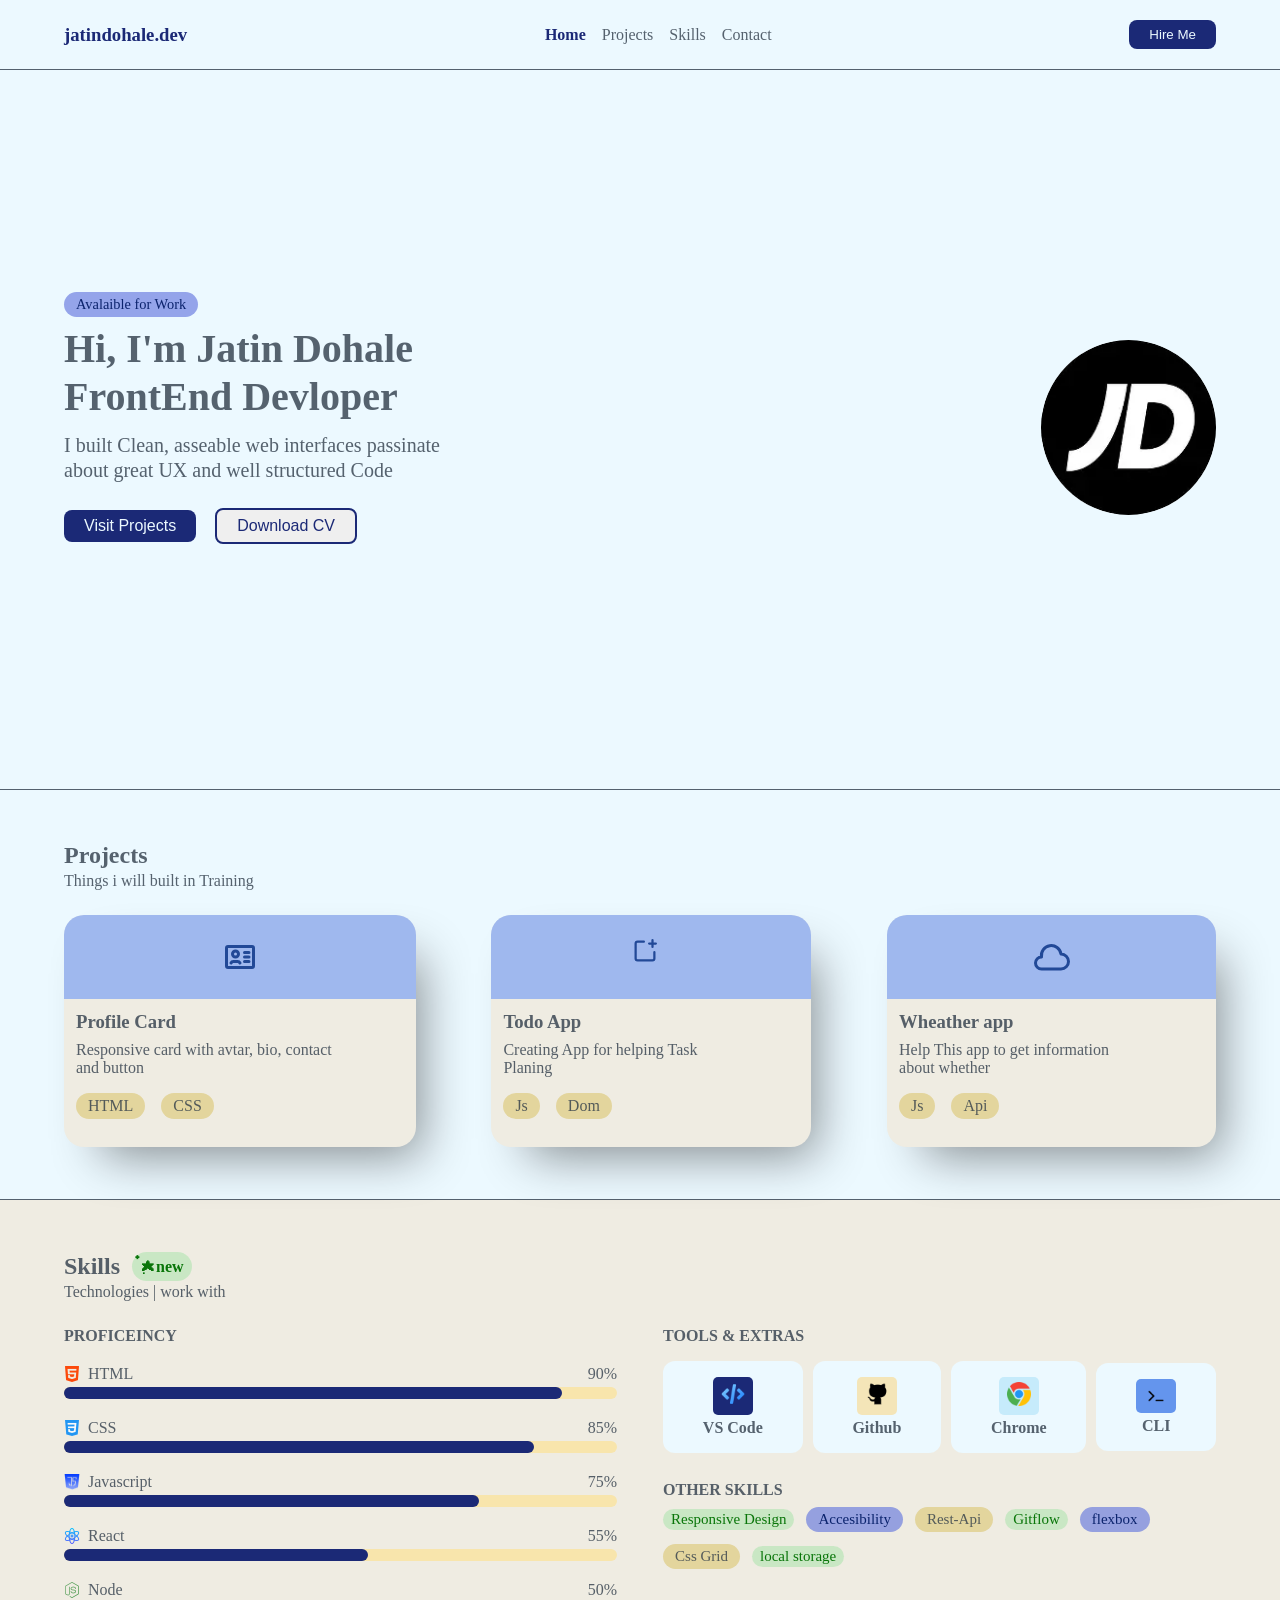
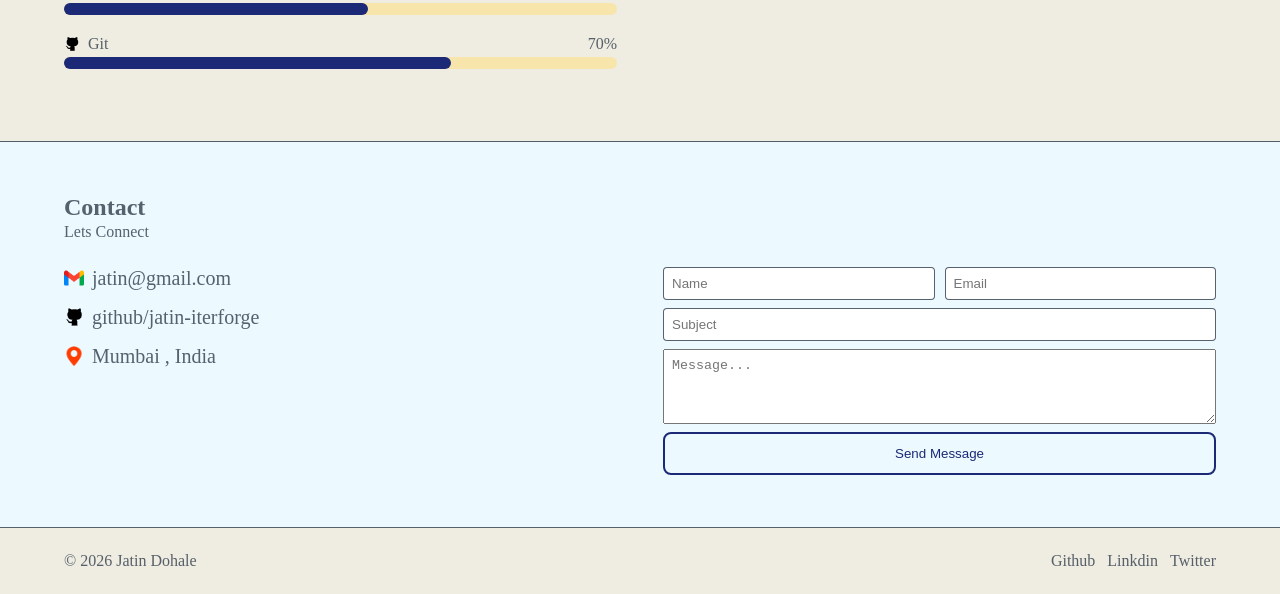
==== index.html @ 846c8ebf "project fisrt version complete" ====
<!DOCTYPE html>
<html lang="en">

<head>
    <meta charset="UTF-8">
    <meta name="viewport" content="width=device-width, initial-scale=1.0">

    <title>jatindohlae.dev</title>
    <link rel="stylesheet" href="utility.css">
    <link rel="stylesheet" href="style.css">


</head>

<body>

    <!-- Navbar -->
    <Header id="navbar" class="center initial-padding bottom-border">
        <h3 id="navbar-header" class="head-text">jatindohale.dev</h3>
        <nav id="navbar-list">
            <ul id="navlink-container" class="center">
                <li id="item-home">
                    <a class="navbar-link" class="head-text" href="/">Home</a>
                </li>
                <li id="item-project">
                    <a class="navbar-link" href="#project">Projects</a>
                </li>
                <li id="item-skill">
                    <a class="navbar-link" href="#skills">Skills</a>
                </li>
                <li id="item-contact">
                    <a class="navbar-link" href="#contact">Contact</a>
                </li>
            </ul>
        </nav>
        <button id="navbar-button" class="button center">
            Hire Me
        </button>
    </Header>


    <!-- Main -->
    <main>

        <!-- Hero Section -->
        <section id="hero" class="center initial-padding bottom-border">

            <div id="hero-text">
                <p id="hero-cap" class="blue-shower center">Avalaible for Work</p>
                <h2 id="hero-header">
                    Hi, I'm Jatin Dohale
                    <br>
                    FrontEnd Devloper
                    </h1>
                    <p id="hero-desc">
                        I built Clean, asseable web interfaces passinate about great UX and well structured Code
                    </p>
                    <div id="hero-buttons">
                        <button id="hero-project" class="button">
                            <a href="#project">
                                Visit Projects
                            </a>
                        </button>
                        <button id="hero-download" class="button">
                            <a target="_blank" download
                                href="https://tse4.mm.bing.net/th/id/OIP.UfWLt-jxmmahy1CxVTVRGwHaKf?rs=1&pid=ImgDetMain&o=7&rm=3">
                                Download CV
                            </a>
                        </button>
                    </div>

            </div>

            <div id="hero-image">
                <img src="assets/logo_image.webp" alt="logo Image">
            </div>

        </section>


        <!-- Project Showcase Section -->
        <section id="project" class="initial-padding bottom-border">
            <h2 id="project-header" class="section-heading">Projects</h2>
            <p id="project-desc" class="section-desc">Things i will built in Training</p>

            <div id="cards-container">
                <ul id="card-holder" class="center">


                    <!-- profile card -->
                    <li class="card-item">
                        <div id="profile-card" class="card">
                            <div id="profile-icon" class="blue-shower card-icon center">
                                <svg xmlns="http://www.w3.org/2000/svg" xmlns:xlink="http://www.w3.org/1999/xlink"
                                    aria-hidden="true" role="img" width="36" height="36" viewBox="0 0 24 24"
                                    style="color: #224997;">
                                    <path fill="none" stroke="currentColor" stroke-linecap="round"
                                        stroke-linejoin="round" stroke-width="2"
                                        d="M15 9h3m-3 3h3m-3 3h3m-6 1c-.306-.613-.933-1-1.618-1H7.618c-.685 0-1.312.387-1.618 1M4 5h16a1 1 0 0 1 1 1v12a1 1 0 0 1-1 1H4a1 1 0 0 1-1-1V6a1 1 0 0 1 1-1m7 5a2 2 0 1 1-4 0a2 2 0 0 1 4 0">
                                    </path>
                                </svg>
                            </div>

                            <div id="profile-card-text" class="card-text">
                                <h3 class="card-header">Profile Card </h3>
                                <p class="card-desc">Responsive card with avtar, bio, contact and button</p>
                                <ul class="tech-container center">
                                    <li class="tech-item blond-shower">
                                        <span>HTML</span>
                                    </li>
                                    <li class="tect-item blond-shower">
                                        <span>CSS</span>
                                    </li>
                                </ul>
                            </div>
                        </div>
                    </li>


                    <!-- Todo App Card -->
                    <li class="card-item">
                        <div id="profile-card" class="card">
                            <div id="profile-icon" class="blue-shower card-icon center">
                                <svg xmlns="http://www.w3.org/2000/svg" xmlns:xlink="http://www.w3.org/1999/xlink"
                                    aria-hidden="true" role="img" width="36" height="36" viewBox="0 0 24 24"
                                    style="color: #224997;">
                                    <path fill="currentColor" fill-rule="evenodd"
                                        d="M13 6a.75.75 0 0 1-.75-.75v-1.5h-1.5a.75.75 0 0 1 0-1.5h1.5V.75a.75.75 0 0 1 1.5 0v1.5h1.5a.75.75 0 0 1 0 1.5h-1.5v1.5A.75.75 0 0 1 13 6M3 13.5a.5.5 0 0 1-.5-.5V3a.5.5 0 0 1 .5-.5h4.25a.75.75 0 0 0 0-1.5H3a2 2 0 0 0-2 2v10a2 2 0 0 0 2 2h10a2 2 0 0 0 2-2V8.75a.75.75 0 0 0-1.5 0V13a.5.5 0 0 1-.5.5z"
                                        clip-rule="evenodd"></path>
                                </svg>
                            </div>

                            <div id="profile-card-text" class="card-text">
                                <h3 class="card-header">Todo App </h3>
                                <p class="card-desc">Creating App for helping Task Planing</p>
                                <ul class="tech-container center">
                                    <li class="tech-item blond-shower">
                                        <span>Js</span>
                                    </li>
                                    <li class="tect-item blond-shower">
                                        <span>Dom</span>
                                    </li>
                                </ul>
                            </div>
                        </div>
                    </li>
                    <!-- Wheather App card -->
                    <li class="card-item">
                        <div id="profile-card" class="card">
                            <div id="profile-icon" class="blue-shower card-icon center">
                                <svg xmlns="http://www.w3.org/2000/svg" xmlns:xlink="http://www.w3.org/1999/xlink"
                                    aria-hidden="true" role="img" width="36" height="36" viewBox="0 0 24 24"
                                    style="color: #224997;">
                                    <path fill="none" stroke="currentColor" stroke-linecap="round"
                                        stroke-linejoin="round" stroke-width="2"
                                        d="M18 20a1 1 0 1 0 0-10a1 1 0 1 0-13 2a1 1 0 0 0 0 8z"></path>
                                </svg>
                            </div>

                            <div id="profile-card-text" class="card-text">
                                <h3 class="card-header">Wheather app </h3>
                                <p class="card-desc">Help This app to get information about whether </p>
                                <ul class="tech-container center">
                                    <li class="tech-item blond-shower">
                                        <span>Js</span>
                                    </li>
                                    <li class="tect-item blond-shower">
                                        <span>Api</span>
                                    </li>
                                </ul>
                            </div>
                        </div>
                    </li>



                </ul>
            </div>

        </section>

        <!-- Skills Section -->
        <section id="skills" class="initial-padding bottom-border">
            <h2 id="skills-heading" class="section-heading center">
                Skills
                <span class="green-shower"> ๋࣭⭑new</span>
            </h2>
            <p id="skills-desc" class="section-desc">
                Technologies | work with
            </p>

            <div id="skill-section-container" class="center">

                <!-- skill proficiency -->
                <div id="skill-prof">
                    <h3 id="prof-head" class="section-desc">Proficeincy</h3>
                    <ul class="skills-container">

                        <!--Html progress bar  -->
                        <li class="skill-item">
                            <div class="skill-per center">
                                <div class="skill-per-box center">
                                    <img src="assets/icons/html-5.png" alt="" class="">
                                    <span>HTML</span>
                                </div>
                                <span>90%</span>
                            </div>
                            <div class="progress-bar">
                                <div id="progress-bar-html" class="progress-bar-filler"></div>
                            </div>
                        </li>

                        <!--CSS progress bar  -->
                        <li class="skill-item">
                            <div class="skill-per center">
                                <div class="skill-per-box center">
                                    <img src="assets/icons/css-3.png" alt="" class="">
                                    <span>CSS</span>
                                </div>
                                <span>85%</span>
                            </div>
                            <div class="progress-bar">
                                <div id="progress-bar-css" class="progress-bar-filler"></div>
                            </div>
                        </li>

                        <!--Javascript progress bar  -->
                        <li class="skill-item">
                            <div class="skill-per center">
                                <div class="skill-per-box center">
                                    <img src="assets/icons/java-script.png" alt="" class="">
                                    <span>Javascript</span>
                                </div>
                                <span>75%</span>
                            </div>
                            <div class="progress-bar">
                                <div id="progress-bar-js" class="progress-bar-filler"></div>
                            </div>
                        </li>

                        <!--React progress bar  -->
                        <li class="skill-item">
                            <div class="skill-per center">
                                <div class="skill-per-box center">
                                    <img src="assets/icons/atom.png" alt="" class="">
                                    <span>React</span>
                                </div>
                                <span>55%</span>
                            </div>
                            <div class="progress-bar">
                                <div id="progress-bar-react" class="progress-bar-filler"></div>
                            </div>
                        </li>
                        <!--node.js progress bar  -->
                        <li class="skill-item">
                            <div class="skill-per center">
                                <div class="skill-per-box center">
                                    <img src="assets/icons/programing.png" alt="" class="">
                                    <span>Node</span>
                                </div>
                                <span>50%</span>
                            </div>
                            <div class="progress-bar">
                                <div id="progress-bar-node" class="progress-bar-filler"></div>
                            </div>
                        </li>
                        <!--git progress bar  -->
                        <li class="skill-item">
                            <div class="skill-per center">
                                <div class="skill-per-box center">
                                    <img src="assets/icons/github.png" alt="" class="">
                                    <span>Git</span>
                                </div>
                                <span>70%</span>
                            </div>
                            <div class="progress-bar">
                                <div id="progress-bar-git" class="progress-bar-filler"></div>
                            </div>
                        </li>


                    </ul>


                </div>


                <!-- tools and extras -->
                <div id="skill-tool">
                    <h3 id="tool-head" class="section-desc">Tools & Extras</h3>
                    <div id="tool-container">
                        <ul id="tools-box" class="center">

                            <li id="tool-vscode" class="tool-item  center">
                                <div class="tool-image-box ">
                                    <img src="assets/tools/code.png" alt="">
                                </div>
                                <h4 class="tool-heading">VS Code</h4>

                            </li>
                            <li id="tool-github" class="tool-item  center">
                                <div class="tool-image-box">
                                    <img src="assets/icons/github.png" alt="">
                                </div>
                                <h4 class="tool-heading">Github</h4>

                            </li>
                            <li id="tool-chrome" class="tool-item  center">
                                <div class="tool-image-box">
                                    <img src="assets/tools/chrome.png" alt="">
                                </div>
                                <h4 class="tool-heading">Chrome</h4>

                            </li>
                            <li id="tool-cli" class="tool-item  center">
                                <div class="tool-image-box center">
                                    <img src="assets/tools/terminal.png" alt="">
                                </div>
                                <h4 class="tool-heading">CLI</h4>

                            </li>
                        </ul>

                    </div>
                    <h3 id="tool-head" class="section-desc">Other Skills</h3>
                    <div id="other-skills-container">
                        <ul class="center">
                            <li class="green-shower">Responsive Design</li>
                            <li class="blue-shower">Accesibility</li>
                            <li class="blond-shower"> Rest-Api</li>
                            <li class="green-shower"> Gitflow</li>
                            <li class="blue-shower"> flexbox</li>
                            <li class="blond-shower"> Css Grid</li>
                            <li class="green-shower"> local storage</li>
                        </ul>
                    </div>

                </div>
            </div>


        </section>

        <!--constant section  -->
        <section id="contact" class="initial-padding bottom-border">
            <h2 id="skills-heading" class="section-heading center">
                Contact
            </h2>
            <p id="skills-desc" class="section-desc">
                Lets Connect
            </p>
            <div id="contact-container" class="center space-between">

                <!-- contact ids -->
                <div id="contact-ids">
                    <ul id="contact-id-box">
                        <li class="contact-item">
                            <a href="https://gmail.com/">
                                <div class="id-image-box">
                                    <img src="assets/contact-icons/gmail.png" alt="">
                                </div>
                                <span class="id-name">jatin@gmail.com</span>
                            </a>
                        </li>
                        <li class="contact-item">
                            <a href="https://github.com/">
                                <div class="id-image-box">
                                    <img src="assets/icons/github.png" alt="">
                                </div>
                                <span class="id-name">github/jatin-iterforge</span>
                            </a>
                        </li>
                        <li class="contact-item">
                            <a
                                href="https://www.google.com/maps/place/Mumbai,+Maharashtra/@19.0812144,72.5486714,10z/data=!3m1!4b1!4m6!3m5!1s0x3be7c6306644edc1:0x5da4ed8f8d648c69!8m2!3d18.9582347!4d72.8319514!16zL20vMDR2bXA?entry=ttu&g_ep=EgoyMDI2MDYyNC4wIKXMDSoASAFQAw%3D%3D">
                                <div class="id-image-box center">
                                    <img src="assets/contact-icons/icons8-location-48.png" alt="">
                                </div>
                                <span class="id-name">Mumbai , India</span>
                            </a>
                        </li>
                    </ul>

                </div>


                <!-- contact form -->
                <div id="contact-form">
                    <form action="" class="">
                        <div id="name-email-box">
                            <input id="name" type="text" placeholder="Name">
                            <input id="email" type="text" placeholder="Email">
                        </div>
                        <input id="subject" type="text" placeholder="Subject">
                        <textarea  id="message" placeholder="Message..." ></textarea>
                        <button id="send-button" class="button">Send Message</button>
                    </form>

                </div>
            </div>
        </section>

    </main>

    <footer  class="center space-between initial-padding">
        <p>© 2026 Jatin Dohale</p>
        <ul class="center ">
            <li><a href="https://github.com/">Github</a></li>
            <li><a href="https://www.linkedin.com/">Linkdin</a></li>
            <li><a href="https://twitter.com/">Twitter</a></li>

        </ul>


    </footer>



</body>

</html>
---- utility.css ----
* {
    margin: 0;
    padding: 0;
    box-sizing: border-box;
}

a {
    text-decoration: none;
}

ul {
    list-style: none;
}

.initial-padding {
    padding-inline: 5vw;
}

.center {
    display: flex;
    align-items: center;
    justify-content: center;
}

.space-between{
    justify-content: space-between;
}

.headtext {
    font-weight: 700;
}

.button {
    padding-inline: 1.25rem;
    padding-block: 0.45rem;
    border-radius: 0.5rem;
    border: none;
    /* font-weight: 700; */
    transition: 0.25s;
}

.button:hover {
    transform: scale(1.1);
}


/* skills shower */
.blue-shower {
    color: #0b236d;
    background-color: #6275dfa2;
    border-radius: 1.5rem;
    padding: 4px 12px;
}

.blond-shower {
    background-color: #e3d59d;
    padding: 4px 12px;
    border-radius: 36px;
}

.green-shower {
    color: #097509;
    background-color: #b1e4b19a;
    padding: 2px 8px;
    border-radius: 1.5rem;
}
---- style.css ----
:root {
  --pr-color: #ecf9ff;
  --sc-color: #1b2976;
  --tr-color: #efece2;
  --text-color: #2c3947c9;
  --font-size: 20px;
}

body {
  background-color: var(--pr-color);
  color: var(--text-color);
}

.bottom-border {
  border-bottom: 0.5px solid var(--text-color);
}

/* Navabar Component Styles */

#navbar {
  padding-block: 1.25rem;
  justify-content: space-between;
  position: sticky;
  top: 0;
  background-color: var(--pr-color);
}

#navbar-header {
  color: var(--sc-color);
}

#navlink-container {
  justify-content: space-between;
  gap: 1rem;
  list-style: none;
  color: var(--sc-color);
}

#item-home>a {
  color: var(--sc-color);
  font-weight: 600;
}

.navbar-link {
  color: var(--text-color);
}

#navbar-button,
#hero-project {
  background-color: var(--sc-color);
  color: var(--pr-color);
}

/* Hero Section Styling */
#hero {
  height: 80vh;
  justify-content: space-between;
}

#hero-cap {
  width: fit-content;
  padding: 0.25rem 0.75rem;
  margin-bottom: 0.5rem;
  font-size: calc(var(--font-size) - 0.35rem);
}

#hero-text {
  width: 30vw;
}

#hero-header {
  line-height: 3rem;
  font-size: 2.5rem;
}

#hero-desc {
  line-height: 1.6rem;
  font-size: var(--font-size);
  margin-block: 0.75rem;
}

#hero-buttons {
  margin-block: 1.5rem;
}

#hero-project {
  margin-right: 15px;
}

#hero-project>a {
  color: var(--pr-color);
  background-color: var(--sc-color);
  font-size: calc(var(--font-size) - 0.25rem);
}

#hero-download {
  border: 2px solid var(--sc-color);
}

#hero-download>a {
  color: var(--sc-color);
  font-size: calc(var(--font-size) - 0.25rem);
}

#hero-image img {
  border-radius: 300px;
  width: 175px;
  height: 175px;
}

/* Project-showcase Section styling */
#project {
  padding-block: 3.25rem;
}


#card-holder {
  justify-content: space-between;
}

#card-holder {
  padding: 0;
  flex-wrap: wrap;
}

.class-item {}

.card {
  background-color: var(--tr-color);
  min-width: 25vw;
  border-radius: 1.25rem;
  overflow: hidden;
  box-shadow: 21px 25px 49px -17px rgba(0, 0, 0, 0.45);
  -webkit-box-shadow: 21px 25px 49px -17px rgba(0, 0, 0, 0.45);
  -moz-box-shadow: 21px 25px 49px -17px rgba(0, 0, 0, 0.45);
}


.card-icon {
  border-radius: 0;
  padding-block: 1.5rem;
  background-color: #79a0f5aa;
}

.card-desc {
  margin-block: 0.45rem;
}

.card-text {
  width: 80%;
  padding: 12px;
}

.tech-container {
  justify-content: start;
  margin-block: 1rem;
  gap: 1rem;
}



/* skill section styling */
#skills {
  padding-block: 3.25rem;
  background-color: var(--tr-color);
}

#skills-heading {
  justify-content: start;
  gap: 12px;
}

#skills-heading>span {
  font-size: calc(var(--font-size) - 0.25rem);
}

#skill-section-container {
  justify-content: space-between;
  gap: 12px;
}

#skill-prof,
#skill-tool {
  width: 48%;
}

#prof-head,
#tool-head {
  text-transform: uppercase;
  margin: 0;
}

.skill-item {
  margin: 1.25rem 0;
}

.skill-per {
  justify-content: space-between;
  margin: 0.25rem 0;
}

.skill-per-box>img {
  height: 16px;
  width: 16px;
  margin-right: 8px;
}

.section-desc {
  font-size: calc(var(--font-size) - 0.25rem);
  margin: 0.15rem 0 1.6rem 0;
}

.progress-bar {
  width: 100%;
  height: 12px;
  background-color: #f8e5ac;
  border-radius: 12px;
}

.progress-bar-filler {
  height: 12px;
  background-color: var(--sc-color);
  border-radius: 12px;
}

#progress-bar-html {
  width: 90%;
}

#progress-bar-css {
  width: 85%;
}

#progress-bar-js {
  width: 75%;
}

#progress-bar-react {
  width: 55%;
}

#progress-bar-node {
  width: 55%;
}

#progress-bar-git {
  width: 70%;
}


#skill-tool {
  align-self: flex-start;
}

#tool-container {
  margin: 1rem 0 1.75rem 0;
}

#tools-box {
  gap: 10px;
}


.tool-item {
  flex-direction: column;
  flex-grow: 1;
  background-color: var(--pr-color);
  padding: 1rem 1rem;
  border-radius: 12px;
}

.tool-image-box {

  padding: 5px 8px;
  border-radius: 5px;
  margin-bottom: 4px;

}

#tool-vscode>.tool-image-box {
  background-color: #1b2976;
  ;
}

#tool-github>.tool-image-box {
  background-color: #f4e5b8;
}

#tool-chrome>.tool-image-box {
  background-color: #c6ebfb;
  ;
}

#tool-cli>.tool-image-box {
  background-color: cornflowerblue;
}

.tool-image-box>img {
  width: 24px;
  height: 24px;
}


#other-skills-container>ul {
  margin-top: 0.5rem;
  justify-content: start;
  gap: 12px;
  flex-wrap: wrap;
}

#other-skills-container>ul>li {
  font-size: calc(var(--font-size) - 5px);
}


/* contact section Styilng */

#contact {
  padding-block: 3.25rem;
}

#contact-ids {
  align-self: self-start;
  width: 48%;
}

.contact-item>a,
.contact-item>a:hover,
.contact-item>a:active {
  color: var(--text-color);
}

.contact-item>a {
  display: flex;
  align-items: center;
  gap: 8px;
  font-size: var(--font-size);
  margin-bottom: 1rem;
}

.id-image-box {
  height: 20px;
  width: 20px;
}

.id-image-box>img {
  width: 20px;
  height: 20px;
}

#contact-form {
  width: 48%;
}

#contact-form>form {
  display: flex;
  align-items: center;
  flex-direction: column;
  gap: 8px;
}

#name-email-box {
  display: flex;
  gap: 10px;
  width: 100%;
}

#name-email-box>input {
  flex-grow: 1;
}

#subject {
  width: 100%;
}

textarea {
  width: 100%;
  height: 75px;
  padding: 8px;
  outline: none;
}

input {
  padding: 0.5rem 0.5rem;
  border-radius: 0.25rem;
  outline: none;
  border: 1px solid var(--text-color);
}

#send-button {
  background-color: var(--pr-color);
  color: var(--sc-color);
  border: 2px solid var(--sc-color);
  width: 100%;
  padding-block: 0.75rem;
}

#send-button:hover {
  background-color: var(--sc-color);
  color: var(--pr-color);
  transform: scale(1);
}

/* footer */
footer{
  background-color: var(--tr-color);
  padding-block:1.5rem ;
}

footer > ul {
  gap: 12px;
}

footer a , footer a:visited , footer a :active{
color: var(--text-color);
}
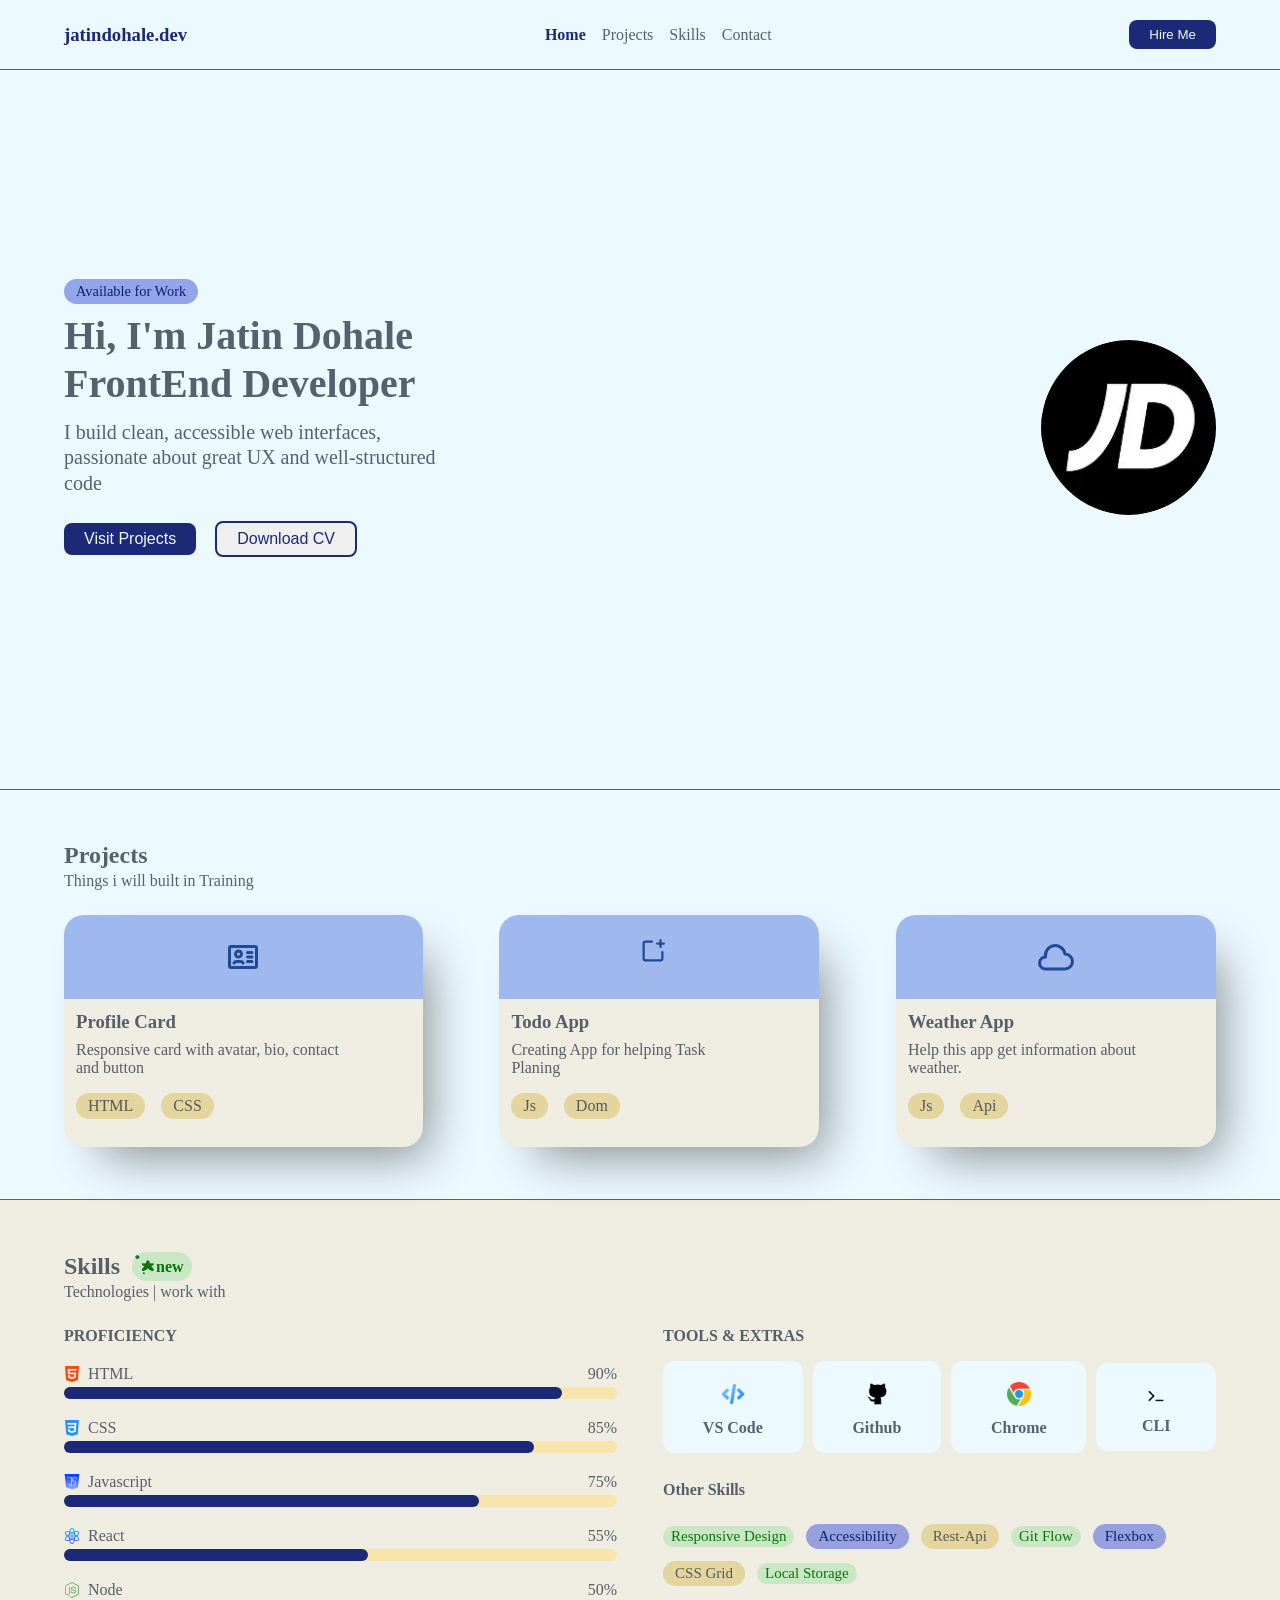
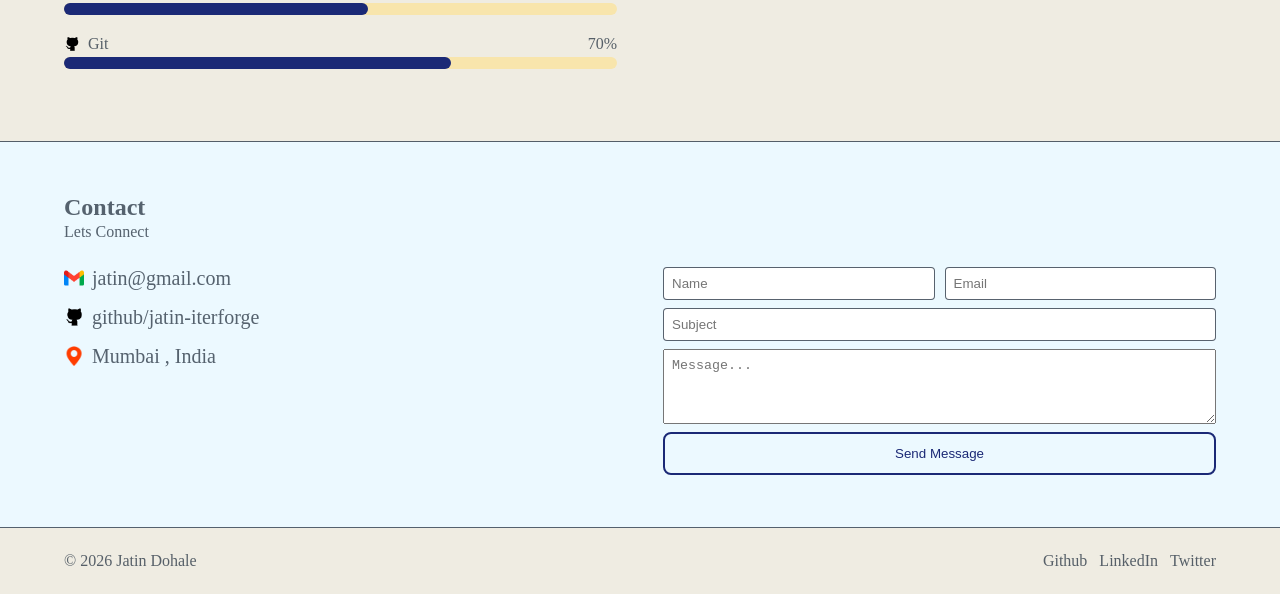
==== commit 1686c84b: "Issues Resolved ( spellings , multiple id)" ====
--- a/index.html
+++ b/index.html
@@ -5,22 +5,22 @@
     <meta charset="UTF-8">
     <meta name="viewport" content="width=device-width, initial-scale=1.0">
 
-    <title>jatindohlae.dev</title>
+    <title>jatindohale.dev</title>
     <link rel="stylesheet" href="utility.css">
     <link rel="stylesheet" href="style.css">
-
+    <link rel="stylesheet" href="responsive.css">
 
 </head>
 
 <body>
 
     <!-- Navbar -->
-    <Header id="navbar" class="center initial-padding bottom-border">
+    <header id="navbar" class="center initial-padding bottom-border">
         <h3 id="navbar-header" class="head-text">jatindohale.dev</h3>
         <nav id="navbar-list">
             <ul id="navlink-container" class="center">
                 <li id="item-home">
-                    <a class="navbar-link" class="head-text" href="/">Home</a>
+                    <a class="navbar-link head-text" href="#hero">Home</a>
                 </li>
                 <li id="item-project">
                     <a class="navbar-link" href="#project">Projects</a>
@@ -36,7 +36,7 @@
         <button id="navbar-button" class="button center">
             Hire Me
         </button>
-    </Header>
+    </header>
 
 
     <!-- Main -->
@@ -46,28 +46,28 @@
         <section id="hero" class="center initial-padding bottom-border">
 
             <div id="hero-text">
-                <p id="hero-cap" class="blue-shower center">Avalaible for Work</p>
+                <p id="hero-cap" class="blue-shower center">Available for Work</p>
                 <h2 id="hero-header">
                     Hi, I'm Jatin Dohale
                     <br>
-                    FrontEnd Devloper
-                    </h1>
-                    <p id="hero-desc">
-                        I built Clean, asseable web interfaces passinate about great UX and well structured Code
-                    </p>
-                    <div id="hero-buttons">
-                        <button id="hero-project" class="button">
-                            <a href="#project">
-                                Visit Projects
-                            </a>
-                        </button>
-                        <button id="hero-download" class="button">
-                            <a target="_blank" download
-                                href="https://tse4.mm.bing.net/th/id/OIP.UfWLt-jxmmahy1CxVTVRGwHaKf?rs=1&pid=ImgDetMain&o=7&rm=3">
-                                Download CV
-                            </a>
-                        </button>
-                    </div>
+                    FrontEnd Developer
+                </h2>
+                <p id="hero-desc">
+                    I build clean, accessible web interfaces, passionate about great UX and well-structured code
+                </p>
+                <div id="hero-buttons">
+                    <button id="hero-project" class="button">
+                        <a href="#project">
+                            Visit Projects
+                        </a>
+                    </button>
+                    <button id="hero-download" class="button">
+                        <a target="_blank" download
+                            href="https://tse4.mm.bing.net/th/id/OIP.UfWLt-jxmmahy1CxVTVRGwHaKf?rs=1&pid=ImgDetMain&o=7&rm=3">
+                            Download CV
+                        </a>
+                    </button>
+                </div>
 
             </div>
 
@@ -77,9 +77,8 @@
 
         </section>
 
-
         <!-- Project Showcase Section -->
-        <section id="project" class="initial-padding bottom-border">
+        <section id="project" class="initial-padding bottom-border scroll-section">
             <h2 id="project-header" class="section-heading">Projects</h2>
             <p id="project-desc" class="section-desc">Things i will built in Training</p>
 
@@ -89,8 +88,8 @@
 
                     <!-- profile card -->
                     <li class="card-item">
-                        <div id="profile-card" class="card">
-                            <div id="profile-icon" class="blue-shower card-icon center">
+                        <div  class="card">
+                            <div class="blue-shower card-icon center">
                                 <svg xmlns="http://www.w3.org/2000/svg" xmlns:xlink="http://www.w3.org/1999/xlink"
                                     aria-hidden="true" role="img" width="36" height="36" viewBox="0 0 24 24"
                                     style="color: #224997;">
@@ -101,14 +100,14 @@
                                 </svg>
                             </div>
 
-                            <div id="profile-card-text" class="card-text">
+                            <div class="card-text">
                                 <h3 class="card-header">Profile Card </h3>
-                                <p class="card-desc">Responsive card with avtar, bio, contact and button</p>
+                                <p class="card-desc">Responsive card with avatar, bio, contact and button</p>
                                 <ul class="tech-container center">
                                     <li class="tech-item blond-shower">
                                         <span>HTML</span>
                                     </li>
-                                    <li class="tect-item blond-shower">
+                                    <li class="tech-item blond-shower">
                                         <span>CSS</span>
                                     </li>
                                 </ul>
@@ -119,8 +118,8 @@
 
                     <!-- Todo App Card -->
                     <li class="card-item">
-                        <div id="profile-card" class="card">
-                            <div id="profile-icon" class="blue-shower card-icon center">
+                        <div class="card">
+                            <div class="blue-shower card-icon center">
                                 <svg xmlns="http://www.w3.org/2000/svg" xmlns:xlink="http://www.w3.org/1999/xlink"
                                     aria-hidden="true" role="img" width="36" height="36" viewBox="0 0 24 24"
                                     style="color: #224997;">
@@ -130,7 +129,7 @@
                                 </svg>
                             </div>
 
-                            <div id="profile-card-text" class="card-text">
+                            <div class="card-text">
                                 <h3 class="card-header">Todo App </h3>
                                 <p class="card-desc">Creating App for helping Task Planing</p>
                                 <ul class="tech-container center">
@@ -144,10 +143,10 @@
                             </div>
                         </div>
                     </li>
-                    <!-- Wheather App card -->
+                    <!-- Weather App card -->
                     <li class="card-item">
-                        <div id="profile-card" class="card">
-                            <div id="profile-icon" class="blue-shower card-icon center">
+                        <div class="card">
+                            <div class="blue-shower card-icon center">
                                 <svg xmlns="http://www.w3.org/2000/svg" xmlns:xlink="http://www.w3.org/1999/xlink"
                                     aria-hidden="true" role="img" width="36" height="36" viewBox="0 0 24 24"
                                     style="color: #224997;">
@@ -157,14 +156,14 @@
                                 </svg>
                             </div>
 
-                            <div id="profile-card-text" class="card-text">
-                                <h3 class="card-header">Wheather app </h3>
-                                <p class="card-desc">Help This app to get information about whether </p>
+                            <div class="card-text">
+                                <h3 class="card-header">Weather App</h3>
+                                <p class="card-desc">Help this app get information about weather.</p>
                                 <ul class="tech-container center">
                                     <li class="tech-item blond-shower">
                                         <span>Js</span>
                                     </li>
-                                    <li class="tect-item blond-shower">
+                                    <li class="tech-item blond-shower">
                                         <span>Api</span>
                                     </li>
                                 </ul>
@@ -180,7 +179,7 @@
         </section>
 
         <!-- Skills Section -->
-        <section id="skills" class="initial-padding bottom-border">
+        <section id="skills" class="initial-padding bottom-border scroll-section">
             <h2 id="skills-heading" class="section-heading center">
                 Skills
                 <span class="green-shower"> ๋࣭⭑new</span>
@@ -193,7 +192,8 @@
 
                 <!-- skill proficiency -->
                 <div id="skill-prof">
-                    <h3 id="prof-head" class="section-desc">Proficeincy</h3>
+                    <h3 id="prof-head" class="section-desc">Proficiency
+                    </h3>
                     <ul class="skills-container">
 
                         <!--Html progress bar  -->
@@ -291,28 +291,28 @@
                     <div id="tool-container">
                         <ul id="tools-box" class="center">
 
-                            <li id="tool-vscode" class="tool-item  center">
+                            <li class="tool-item  center">
                                 <div class="tool-image-box ">
                                     <img src="assets/tools/code.png" alt="">
                                 </div>
                                 <h4 class="tool-heading">VS Code</h4>
 
                             </li>
-                            <li id="tool-github" class="tool-item  center">
+                            <li class="tool-item  center">
                                 <div class="tool-image-box">
                                     <img src="assets/icons/github.png" alt="">
                                 </div>
                                 <h4 class="tool-heading">Github</h4>
 
                             </li>
-                            <li id="tool-chrome" class="tool-item  center">
+                            <li class="tool-item  center">
                                 <div class="tool-image-box">
                                     <img src="assets/tools/chrome.png" alt="">
                                 </div>
                                 <h4 class="tool-heading">Chrome</h4>
 
                             </li>
-                            <li id="tool-cli" class="tool-item  center">
+                            <li class="tool-item  center">
                                 <div class="tool-image-box center">
                                     <img src="assets/tools/terminal.png" alt="">
                                 </div>
@@ -322,16 +322,17 @@
                         </ul>
 
                     </div>
-                    <h3 id="tool-head" class="section-desc">Other Skills</h3>
+                    
+                    <h3 id="other-skills-head" class="section-desc">Other Skills</h3>
                     <div id="other-skills-container">
                         <ul class="center">
                             <li class="green-shower">Responsive Design</li>
-                            <li class="blue-shower">Accesibility</li>
+                            <li class="blue-shower">Accessibility</li>
                             <li class="blond-shower"> Rest-Api</li>
-                            <li class="green-shower"> Gitflow</li>
-                            <li class="blue-shower"> flexbox</li>
-                            <li class="blond-shower"> Css Grid</li>
-                            <li class="green-shower"> local storage</li>
+                            <li class="green-shower">Git Flow</li>
+                            <li class="blue-shower">Flexbox</li>
+                            <li class="blond-shower">CSS Grid</li>
+                            <li class="green-shower">Local Storage</li>
                         </ul>
                     </div>
 
@@ -342,7 +343,7 @@
         </section>
 
         <!--constant section  -->
-        <section id="contact" class="initial-padding bottom-border">
+        <section id="contact" class="initial-padding bottom-border scroll-section">
             <h2 id="skills-heading" class="section-heading center">
                 Contact
             </h2>
@@ -392,7 +393,7 @@
                             <input id="email" type="text" placeholder="Email">
                         </div>
                         <input id="subject" type="text" placeholder="Subject">
-                        <textarea  id="message" placeholder="Message..." ></textarea>
+                        <textarea id="message" placeholder="Message..."></textarea>
                         <button id="send-button" class="button">Send Message</button>
                     </form>
 
@@ -402,11 +403,11 @@
 
     </main>
 
-    <footer  class="center space-between initial-padding">
+    <footer class="center space-between initial-padding">
         <p>© 2026 Jatin Dohale</p>
         <ul class="center ">
             <li><a href="https://github.com/">Github</a></li>
-            <li><a href="https://www.linkedin.com/">Linkdin</a></li>
+            <li><a href="https://www.linkedin.com/">LinkedIn</a></li>
             <li><a href="https://twitter.com/">Twitter</a></li>
 
         </ul>
--- a/utility.css
+++ b/utility.css
@@ -16,6 +16,10 @@
     padding-inline: 5vw;
 }
 
+.scroll-section{
+    scroll-margin: 60px;
+}
+
 .center {
     display: flex;
     align-items: center;
@@ -26,7 +30,7 @@
     justify-content: space-between;
 }
 
-.headtext {
+.head-text {
     font-weight: 700;
 }
 
--- a/style.css
+++ b/style.css
@@ -6,6 +6,10 @@
   --font-size: 20px;
 }
 
+html{
+  scroll-behavior: smooth;
+}
+
 body {
   background-color: var(--pr-color);
   color: var(--text-color);
@@ -15,7 +19,7 @@
   border-bottom: 0.5px solid var(--text-color);
 }
 
-/* Navabar Component Styles */
+/* Navbar Component Styles */
 
 #navbar {
   padding-block: 1.25rem;
@@ -123,7 +127,6 @@
   flex-wrap: wrap;
 }
 
-.class-item {}
 
 .card {
   background-color: var(--tr-color);
@@ -313,7 +316,7 @@
 }
 
 
-/* contact section Styilng */
+/* contact section Styling */
 
 #contact {
   padding-block: 3.25rem;
@@ -365,6 +368,10 @@
   width: 100%;
 }
 
+#name-email-box > input {
+  width: 48%;
+}
+
 #name-email-box>input {
   flex-grow: 1;
 }
@@ -413,4 +420,7 @@
 
 footer a , footer a:visited , footer a :active{
 color: var(--text-color);
-}+}
+
+
+
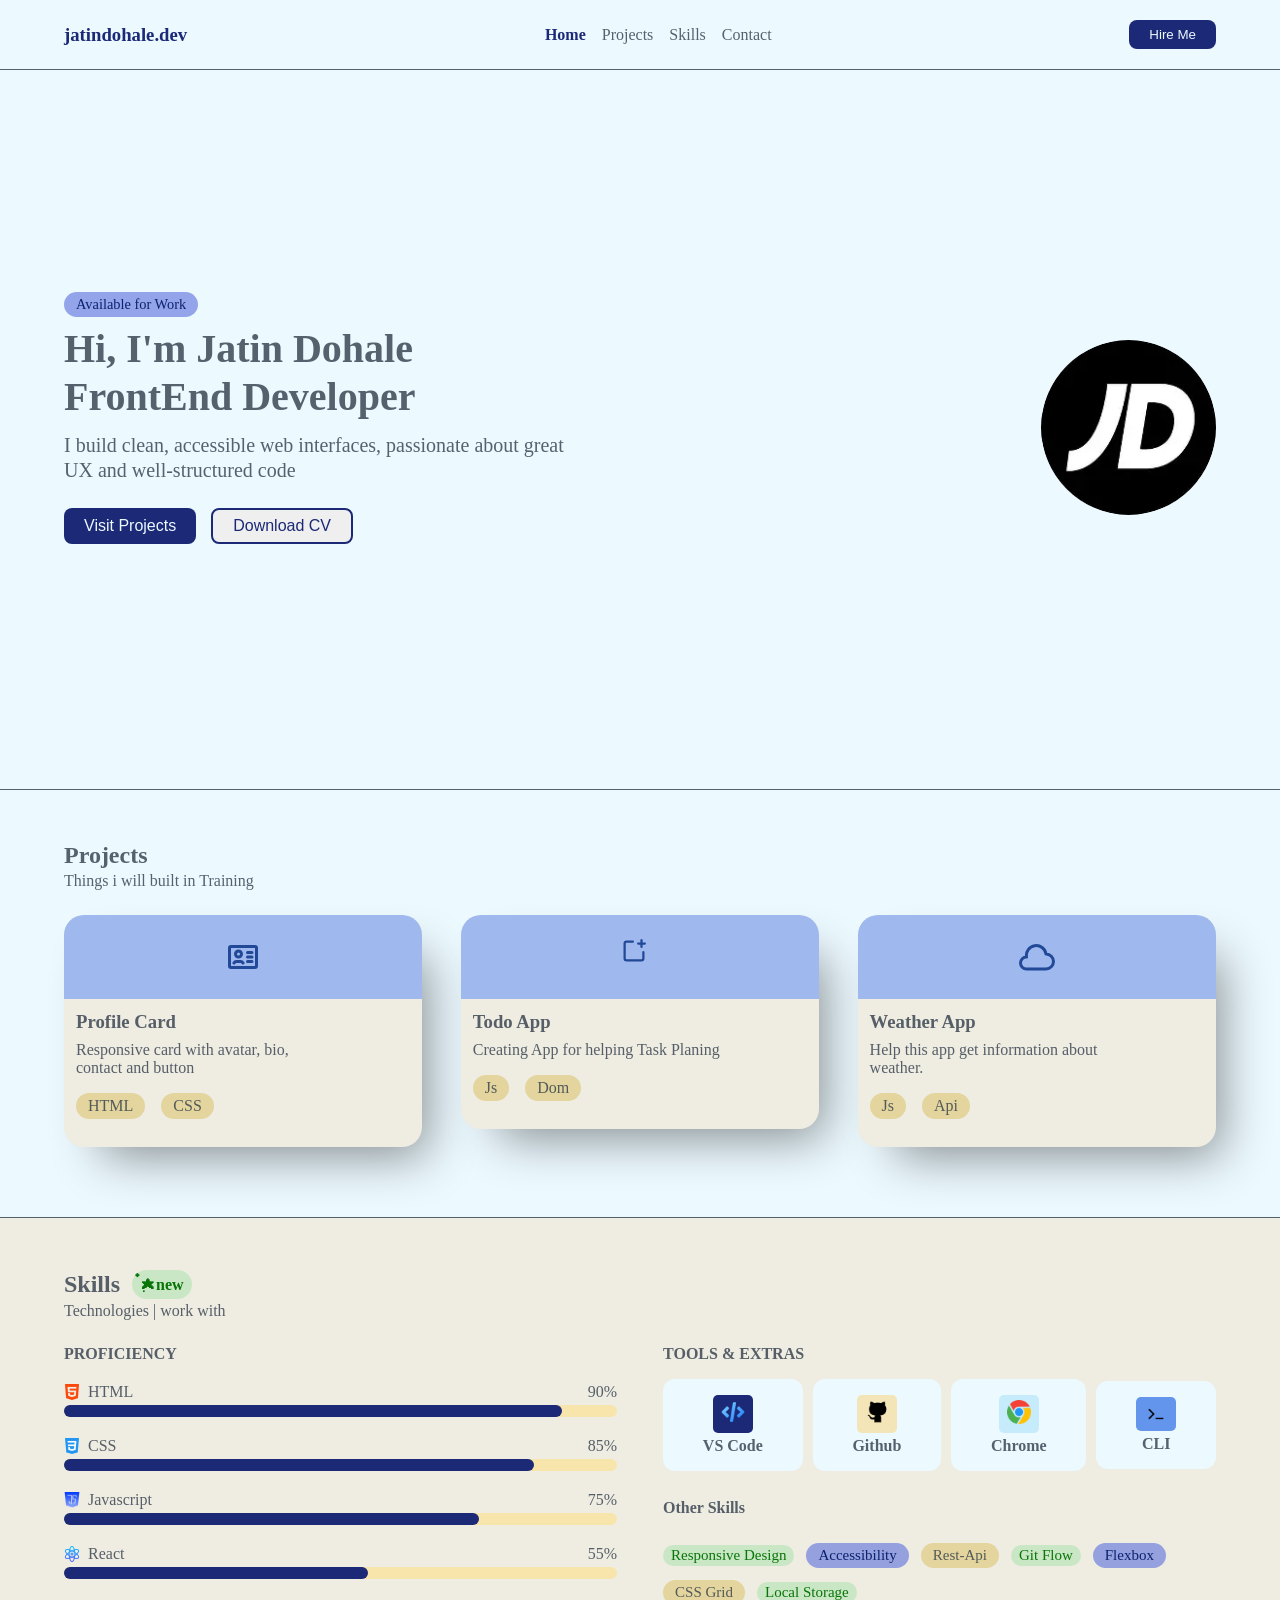
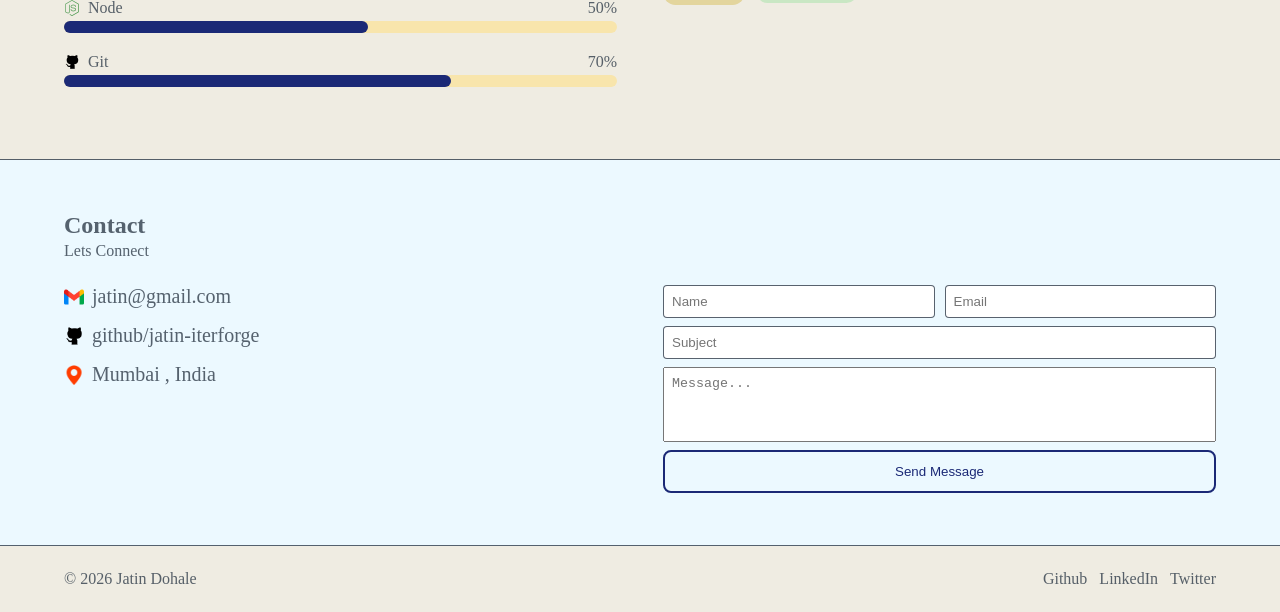
==== commit 07c7666d: "resolved text area problem and make tablet view" ====
--- a/index.html
+++ b/index.html
@@ -4,7 +4,6 @@
 <head>
     <meta charset="UTF-8">
     <meta name="viewport" content="width=device-width, initial-scale=1.0">
-
     <title>jatindohale.dev</title>
     <link rel="stylesheet" href="utility.css">
     <link rel="stylesheet" href="style.css">
@@ -83,7 +82,7 @@
             <p id="project-desc" class="section-desc">Things i will built in Training</p>
 
             <div id="cards-container">
-                <ul id="card-holder" class="center">
+                <ul id="card-holder" class="center space-between">
 
 
                     <!-- profile card -->
@@ -291,28 +290,28 @@
                     <div id="tool-container">
                         <ul id="tools-box" class="center">
 
-                            <li class="tool-item  center">
+                            <li id="tool-vscode" class="tool-item  center">
                                 <div class="tool-image-box ">
                                     <img src="assets/tools/code.png" alt="">
                                 </div>
                                 <h4 class="tool-heading">VS Code</h4>
 
                             </li>
-                            <li class="tool-item  center">
+                            <li id="tool-github" class="tool-item  center">
                                 <div class="tool-image-box">
                                     <img src="assets/icons/github.png" alt="">
                                 </div>
                                 <h4 class="tool-heading">Github</h4>
 
                             </li>
-                            <li class="tool-item  center">
+                            <li id="tool-chrome" class="tool-item  center">
                                 <div class="tool-image-box">
                                     <img src="assets/tools/chrome.png" alt="">
                                 </div>
                                 <h4 class="tool-heading">Chrome</h4>
 
                             </li>
-                            <li class="tool-item  center">
+                            <li id="tool-cli" class="tool-item  center">
                                 <div class="tool-image-box center">
                                     <img src="assets/tools/terminal.png" alt="">
                                 </div>
--- a/style.css
+++ b/style.css
@@ -69,7 +69,7 @@
 }
 
 #hero-text {
-  width: 30vw;
+  width: 40vw;
 }
 
 #hero-header {
@@ -84,6 +84,8 @@
 }
 
 #hero-buttons {
+  display: flex;
+  
   margin-block: 1.5rem;
 }
 
@@ -119,12 +121,13 @@
 
 
 #card-holder {
-  justify-content: space-between;
-}
-
-#card-holder {
   padding: 0;
   flex-wrap: wrap;
+}
+
+#card-holder > .card-item{
+    width: 28vw;
+    height: 250px;
 }
 
 
@@ -385,6 +388,7 @@
   height: 75px;
   padding: 8px;
   outline: none;
+  resize: none;
 }
 
 input {
--- a/responsive.css
+++ b/responsive.css
@@ -0,0 +1,39 @@
+/* Tablet */
+@media (min-width:756px) and (max-width:992px) {
+    #navbar{
+        height: 10vh;
+    }
+    #hero {
+        height: 90vh;
+    }
+
+    /* hero section */
+    #hero-project,
+    #hero-download {
+        margin-bottom: 0.5rem;
+        width: 150px;
+    }
+
+    #hero-buttons {
+        margin: 1rem 0 0 0;
+    }
+
+    #hero-text {
+        width: 50vw;
+    }
+
+    #hero-buttons a {
+        font-size: 16px;
+    }
+
+    /* project section */
+
+
+
+    /* skill Section */
+    #tools-box h4 {
+        white-space: nowrap;
+    }
+
+
+}
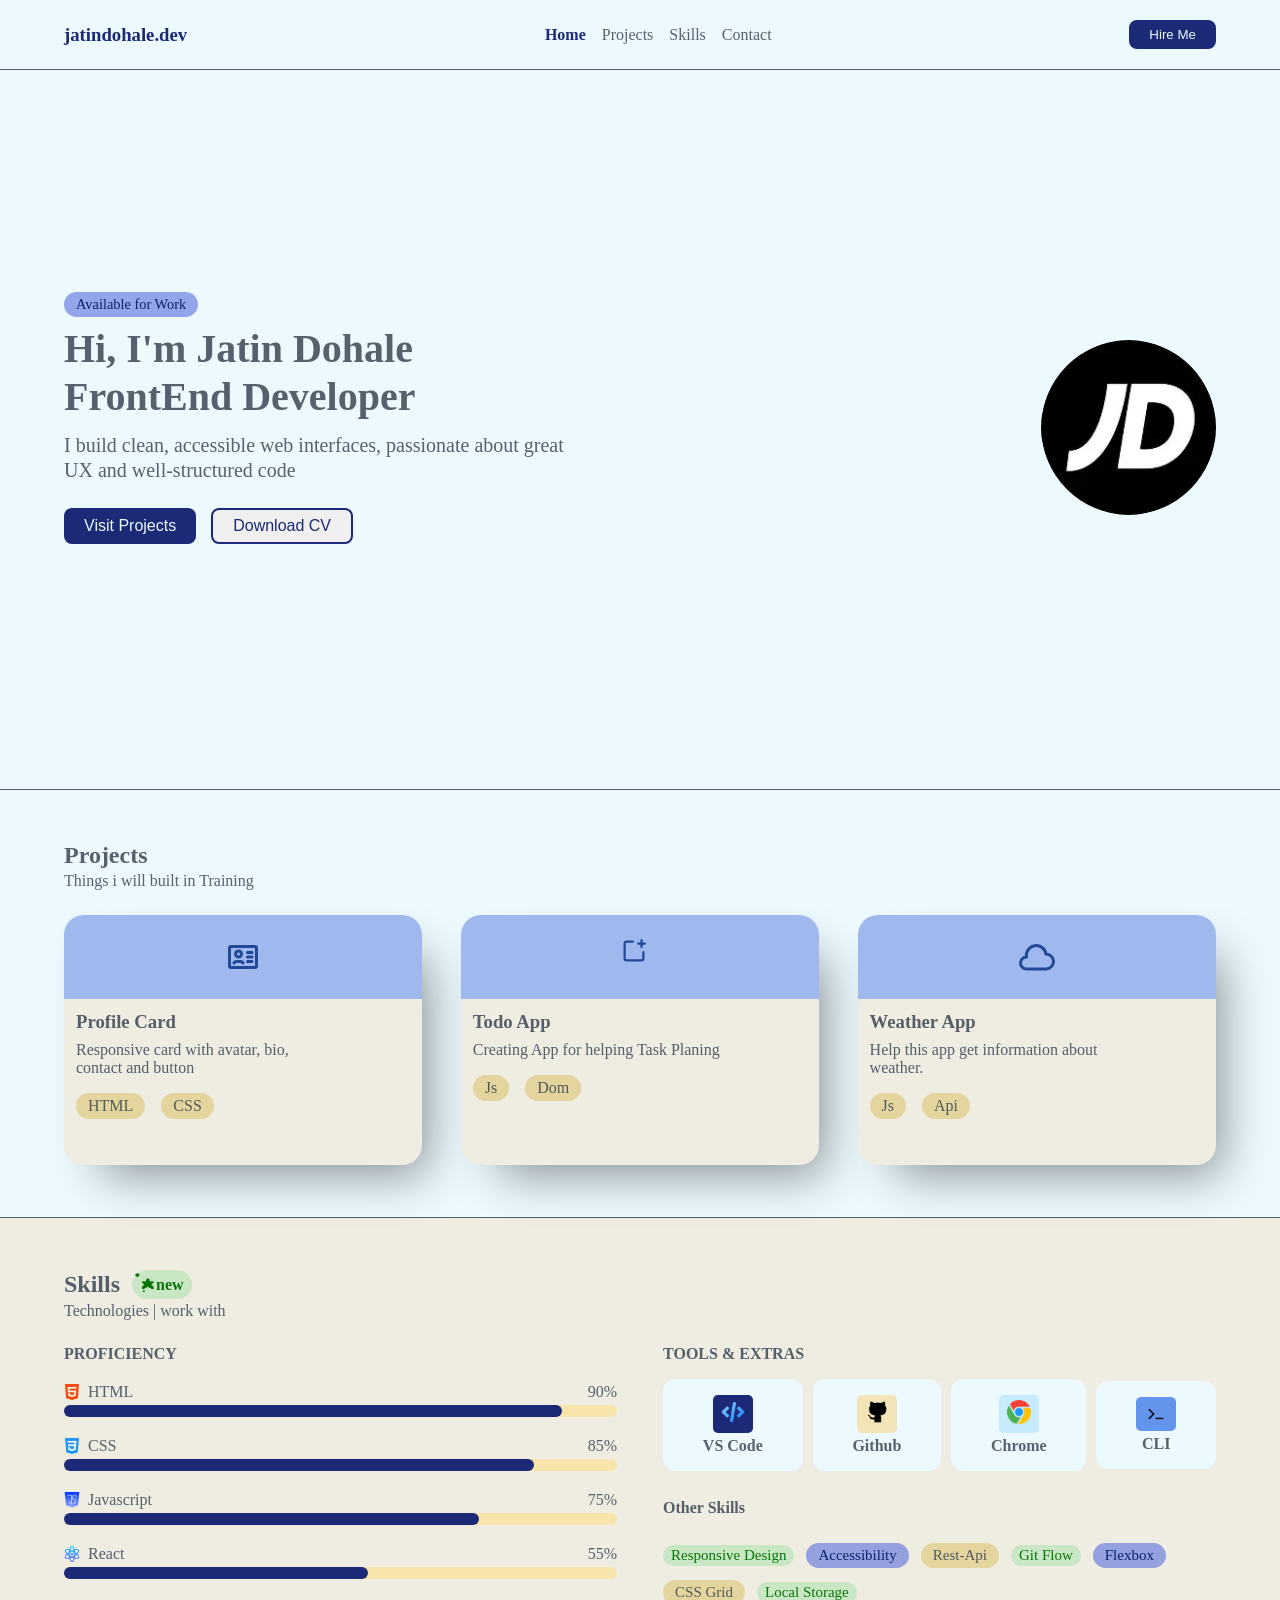
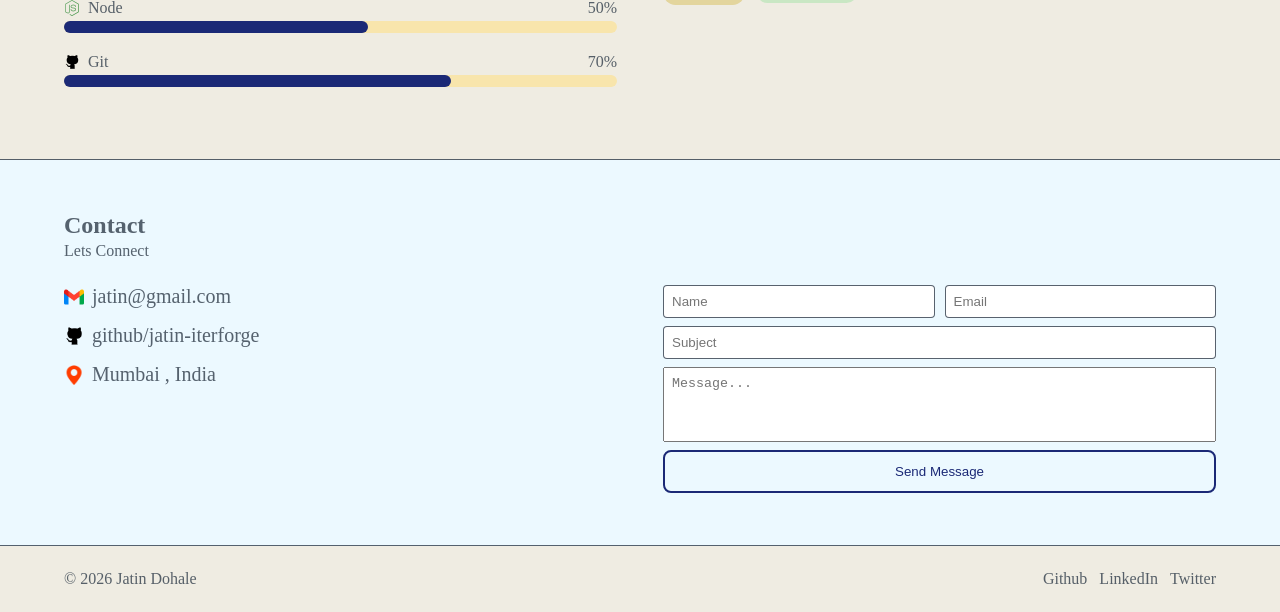
==== commit bed35a59: "added Bottom Bar in Mobile devices" ====
--- a/index.html
+++ b/index.html
@@ -410,11 +410,39 @@
             <li><a href="https://twitter.com/">Twitter</a></li>
 
         </ul>
-
-
     </footer>
 
 
+    <nav id="bottom-bar" >
+        <ul>
+            <li>
+                <a href="#hero" class="center active-bar">
+                   <img src="assets/bottom-bar-icons/home.svg" alt="Home icon">
+                   <p>Home</p>
+                </a>
+                
+            </li>
+            <li>
+                <a href="#project" class="center">
+                   <img src="assets/bottom-bar-icons/projects.svg" alt="Project Icon">
+                   <p>Project</p>
+                </a>
+            </li>
+            <li>
+                <a href="#skills" class="center">
+                   <img src="assets/bottom-bar-icons/skills.svg" alt="Skill Icon">
+                   <p>Skill</p>
+                </a>
+            </li>
+            <li>
+                <a href="#contact" class="center">
+                   <img src="assets/bottom-bar-icons/contact.svg" alt="Contact Icon">
+                   <p>Contact</p>
+                </a>
+            </li>
+        </ul>
+    </nav>
+
 
 </body>
 
--- a/utility.css
+++ b/utility.css
@@ -68,3 +68,4 @@
     padding: 2px 8px;
     border-radius: 1.5rem;
 }
+
--- a/style.css
+++ b/style.css
@@ -19,6 +19,11 @@
   border-bottom: 0.5px solid var(--text-color);
 }
 
+.active-bar{
+    background-color:var(--pr-color) ;
+}
+
+
 /* Navbar Component Styles */
 
 #navbar {
@@ -127,11 +132,11 @@
 
 #card-holder > .card-item{
     width: 28vw;
-    height: 250px;
-}
-
-
-.card {
+  }
+  
+  
+  .card {
+  height: 250px;
   background-color: var(--tr-color);
   min-width: 25vw;
   border-radius: 1.25rem;
@@ -263,6 +268,7 @@
 }
 
 #tools-box {
+  flex-wrap: wrap;
   gap: 10px;
 }
 
@@ -280,7 +286,12 @@
   padding: 5px 8px;
   border-radius: 5px;
   margin-bottom: 4px;
-
+  
+}
+
+.tool-image-box>img {
+  width: 24px;
+  height: 24px;
 }
 
 #tool-vscode>.tool-image-box {
@@ -301,10 +312,6 @@
   background-color: cornflowerblue;
 }
 
-.tool-image-box>img {
-  width: 24px;
-  height: 24px;
-}
 
 
 #other-skills-container>ul {
@@ -426,5 +433,45 @@
 color: var(--text-color);
 }
 
-
-
+#bottom-bar{
+  display: none;
+  position: sticky;
+  bottom: 0;
+  padding-block: 1rem;
+  background-color: var(--tr-color);
+  border: 2px solid var(--text-color);
+  border-top-left-radius:20px ;
+  border-top-right-radius: 20px;
+}
+
+#bottom-bar > ul{
+  width: 100%;
+  display: flex;
+  align-items: center;
+  justify-content: space-around;
+}
+
+#bottom-bar a{
+  flex-direction: column;
+  padding-block: 6px;
+  padding-inline: 12px;
+  border-radius: 15px;
+  width: 10vw;
+}
+
+
+
+#bottom-bar a:active ,
+#bottom-bar a:visited,
+#bottom-bar a:hover{
+  color: var(--text-color);
+}
+
+
+
+
+
+
+
+
+
--- a/responsive.css
+++ b/responsive.css
@@ -1,8 +1,9 @@
 /* Tablet */
-@media (min-width:756px) and (max-width:992px) {
-    #navbar{
+@media (min-width:769px) and (max-width:991px) {
+    #navbar {
         height: 10vh;
     }
+
     #hero {
         height: 90vh;
     }
@@ -35,5 +36,157 @@
         white-space: nowrap;
     }
 
+    #tools-box {
+        flex-wrap: nowrap;
+    }
+
+
+}
+
+
+
+/* large Mobile */
+@media screen and (max-width: 768px) {
+
+    /* Navbar */
+    #navbar-list {
+        display: none;
+    }
+
+
+    /* Hero Section */
+    #hero {
+        flex-direction: column-reverse;
+        justify-content: center;
+        height: auto;
+        padding: 1.5rem;
+    }
+
+    #hero-image img {
+        border-radius: 300px;
+        width: 125px;
+        height: 125px;
+    }
+
+    #hero-text {
+        width: auto;
+        display: flex;
+        flex-direction: column;
+        justify-content: center;
+        align-items: center;
+        text-align: center;
+        margin-top: 1rem;
+    }
+
+    #hero-buttons {
+        margin: 1rem 0 0 0;
+    }
+
+
+    #hero-header {
+        font-size: 1.5rem;
+        line-height: 1.75rem;
+    }
+
+    #hero-desc {
+        font-size: 16px;
+        margin-block: 0.75rem;
+        line-height: normal;
+    }
+
+    #card-holder {
+        flex-direction: column;
+    }
+
+    /* project section */
+    #card-holder>.card-item {
+        width: 100%;
+        margin-block: 1.25rem;
+    }
+
+    .card {
+        height: auto;
+    }
+
+
+    /* Skill section */
+    #skill-section-container {
+        flex-direction: column;
+    }
+
+    #skill-prof,
+    #skill-tool {
+        width: 100%;
+    }
+
+    #tools-box {
+        flex-wrap: nowrap;
+    }
+
+    #contact-container {
+        flex-direction: column;
+    }
+
+
+    #contact-ids,
+    #contact-form {
+
+        width: 100%;
+    }
+
+    footer {
+        flex-direction: column;
+        justify-content: center;
+        padding-block: 1rem;
+        gap: 4px
+    }
+
+    footer>ul {
+        gap: 10px;
+    }
+
+    #bottom-bar {
+        display: flex;
+    }
+
+}
+
+
+/* Mobile */
+@media screen and (max-width:480px) {
+
+    /* project section */
+    .tool-item {
+        padding: 0.75rem 0.5rem;
+    }
+
+    .tool-item h4 {
+        font-size: 12px;
+        white-space: nowrap;
+    }
+
+    .tool-image-box>img {
+        width: 16px;
+        height: 16px;
+    }
+
+    #tools-box {
+        flex-wrap: wrap;
+
+    }
+
+    #bottom-bar {
+        display: flex;
+        padding-block: 0.5rem;
+    }
+
+    #bottom-bar a {
+        flex-direction: column;
+        padding-block: 3px;
+        padding-inline: 6px;
+        border-radius: 10px;
+      font-size: 10px;
+    }
+  
 
 }
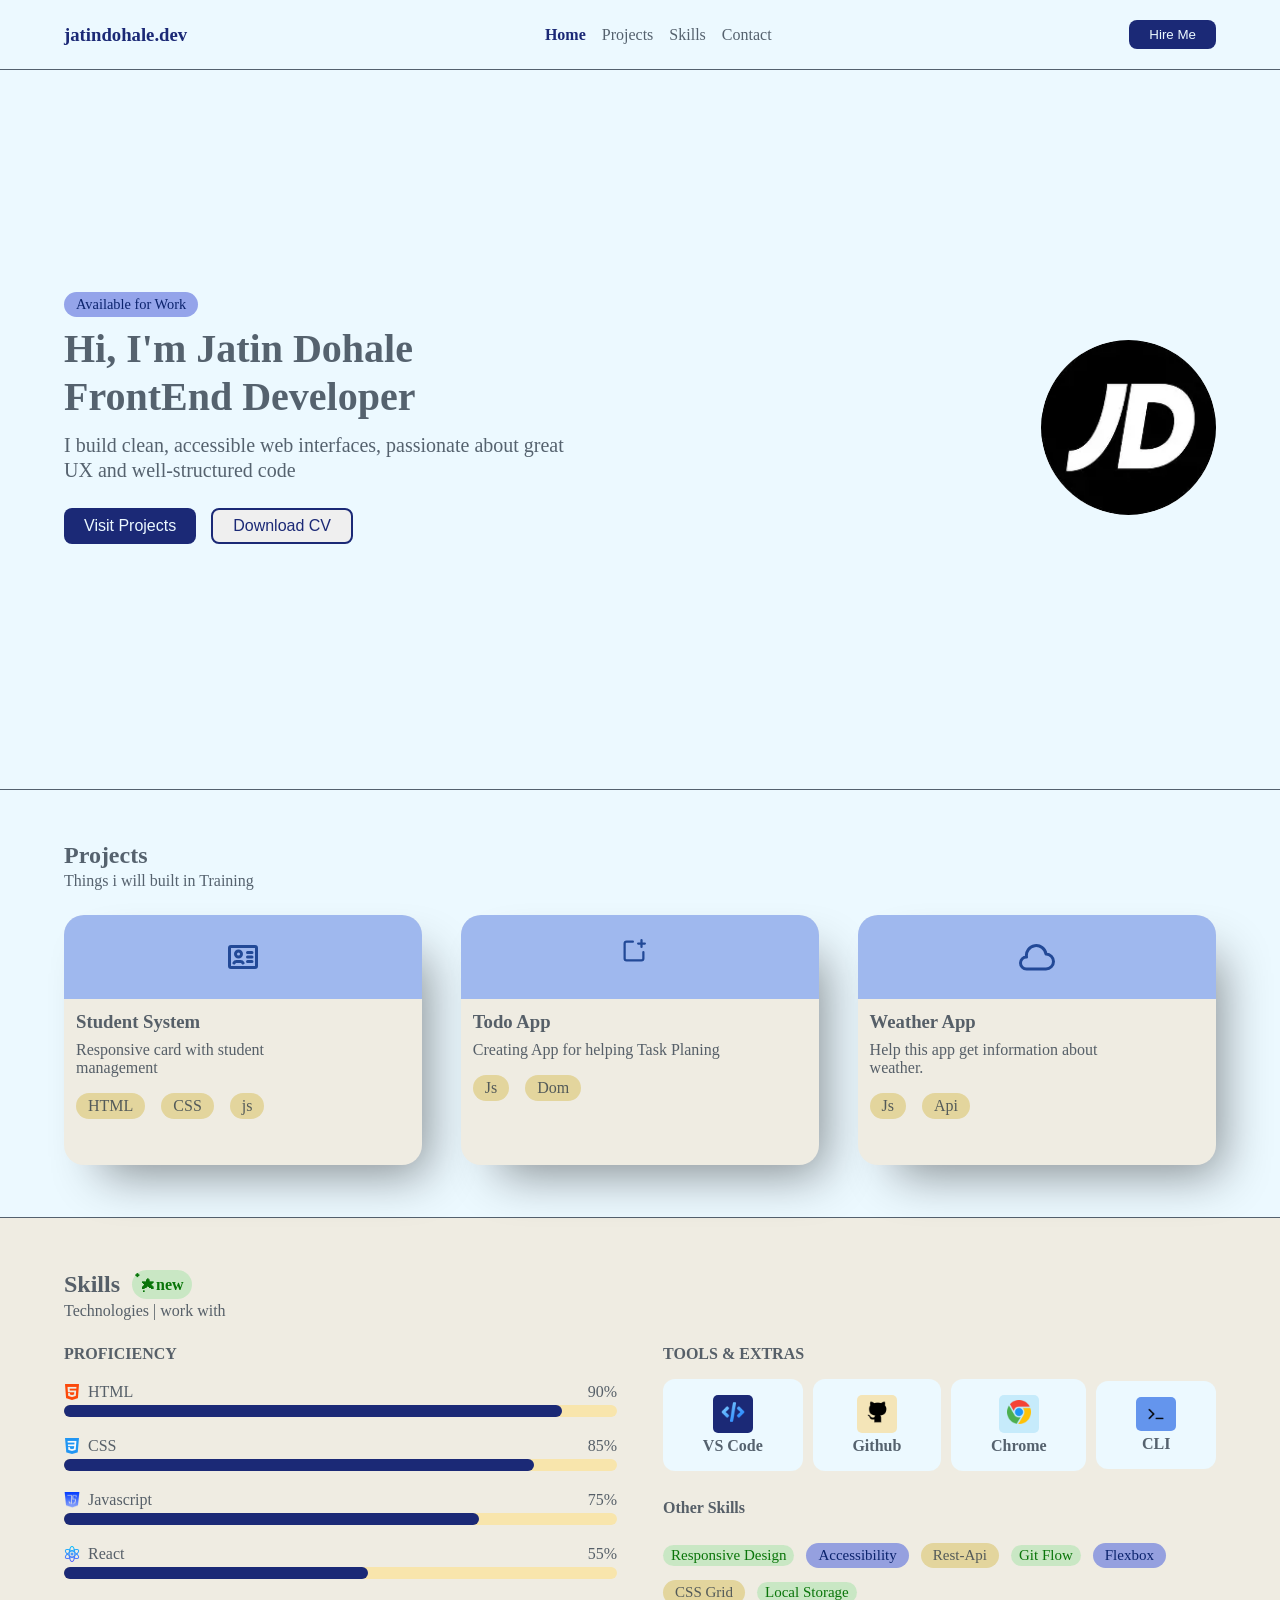
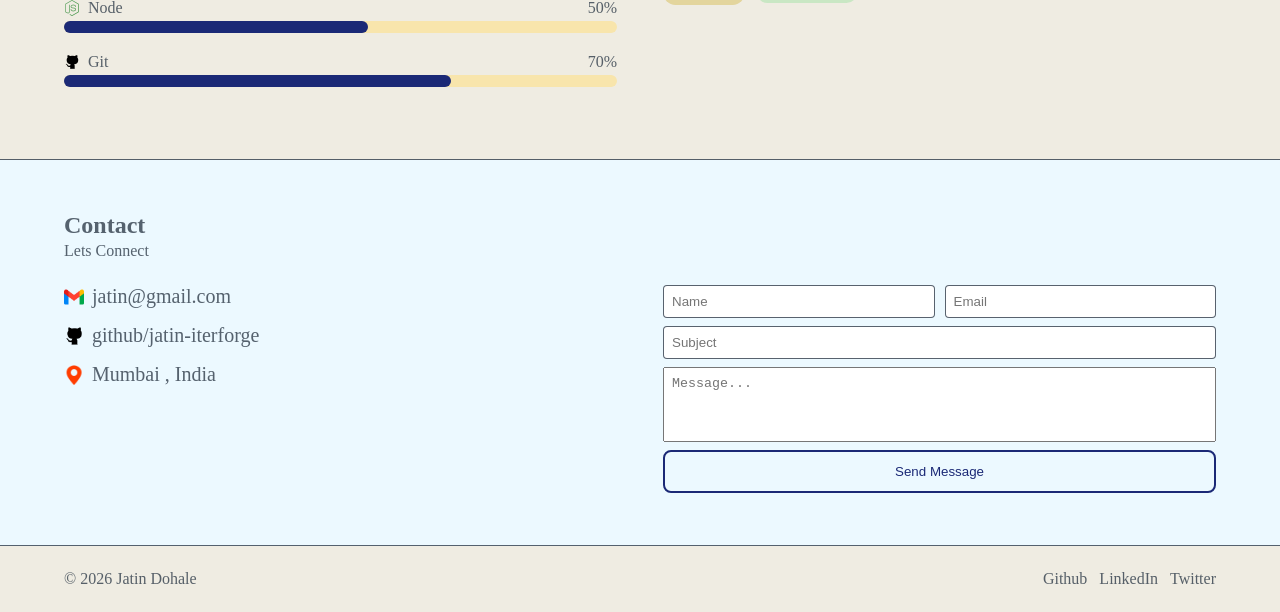
==== commit 5d697ee0: "Organize folder structure" ====
--- a/index.html
+++ b/index.html
@@ -19,7 +19,7 @@
         <nav id="navbar-list">
             <ul id="navlink-container" class="center">
                 <li id="item-home">
-                    <a class="navbar-link head-text" href="#hero">Home</a>
+                    <a class="navbar-link active-link" href="#hero">Home</a>
                 </li>
                 <li id="item-project">
                     <a class="navbar-link" href="#project">Projects</a>
@@ -32,9 +32,11 @@
                 </li>
             </ul>
         </nav>
-        <button id="navbar-button" class="button center">
-            Hire Me
-        </button>
+        <a href="/registration.html">
+            <button id="navbar-button" class="button center">
+                Hire Me
+            </button>
+        </a>
     </header>
 
 
@@ -85,10 +87,11 @@
                 <ul id="card-holder" class="center space-between">
 
 
-                    <!-- profile card -->
+                    <!-- Student Management System -->
                     <li class="card-item">
-                        <div  class="card">
-                            <div class="blue-shower card-icon center">
+                        <a href="/pages/registration.html">
+                            <div class="card">
+                                <div class="blue-shower card-icon center">
                                 <svg xmlns="http://www.w3.org/2000/svg" xmlns:xlink="http://www.w3.org/1999/xlink"
                                     aria-hidden="true" role="img" width="36" height="36" viewBox="0 0 24 24"
                                     style="color: #224997;">
@@ -100,8 +103,8 @@
                             </div>
 
                             <div class="card-text">
-                                <h3 class="card-header">Profile Card </h3>
-                                <p class="card-desc">Responsive card with avatar, bio, contact and button</p>
+                                <h3 class="card-header">Student System </h3>
+                                <p class="card-desc">Responsive card with student management</p>
                                 <ul class="tech-container center">
                                     <li class="tech-item blond-shower">
                                         <span>HTML</span>
@@ -109,11 +112,15 @@
                                     <li class="tech-item blond-shower">
                                         <span>CSS</span>
                                     </li>
+                                    <li class="tech-item blond-shower">
+                                        <span>js</span>
+                                    </li>
                                 </ul>
                             </div>
                         </div>
+                    </a>
                     </li>
-
+                    
 
                     <!-- Todo App Card -->
                     <li class="card-item">
@@ -321,7 +328,7 @@
                         </ul>
 
                     </div>
-                    
+
                     <h3 id="other-skills-head" class="section-desc">Other Skills</h3>
                     <div id="other-skills-container">
                         <ul class="center">
@@ -413,37 +420,37 @@
     </footer>
 
 
-    <nav id="bottom-bar" >
+    <nav id="bottom-bar">
         <ul>
             <li>
                 <a href="#hero" class="center active-bar">
-                   <img src="assets/bottom-bar-icons/home.svg" alt="Home icon">
-                   <p>Home</p>
+                    <img src="assets/bottom-bar-icons/home.svg" alt="Home icon">
+                    <p>Home</p>
                 </a>
-                
+
             </li>
             <li>
                 <a href="#project" class="center">
-                   <img src="assets/bottom-bar-icons/projects.svg" alt="Project Icon">
-                   <p>Project</p>
+                    <img src="assets/bottom-bar-icons/projects.svg" alt="Project Icon">
+                    <p>Project</p>
                 </a>
             </li>
             <li>
                 <a href="#skills" class="center">
-                   <img src="assets/bottom-bar-icons/skills.svg" alt="Skill Icon">
-                   <p>Skill</p>
+                    <img src="assets/bottom-bar-icons/skills.svg" alt="Skill Icon">
+                    <p>Skill</p>
                 </a>
             </li>
             <li>
                 <a href="#contact" class="center">
-                   <img src="assets/bottom-bar-icons/contact.svg" alt="Contact Icon">
-                   <p>Contact</p>
+                    <img src="assets/bottom-bar-icons/contact.svg" alt="Contact Icon">
+                    <p>Contact</p>
                 </a>
             </li>
         </ul>
     </nav>
 
-
+    <script src="script.js"></script>
 </body>
 
 </html>
--- a/utility.css
+++ b/utility.css
@@ -30,9 +30,6 @@
     justify-content: space-between;
 }
 
-.head-text {
-    font-weight: 700;
-}
 
 .button {
     padding-inline: 1.25rem;
@@ -46,6 +43,8 @@
 .button:hover {
     transform: scale(1.1);
 }
+
+
 
 
 /* skills shower */
@@ -69,3 +68,4 @@
     border-radius: 1.5rem;
 }
 
+
--- a/style.css
+++ b/style.css
@@ -6,7 +6,7 @@
   --font-size: 20px;
 }
 
-html{
+html {
   scroll-behavior: smooth;
 }
 
@@ -19,8 +19,15 @@
   border-bottom: 0.5px solid var(--text-color);
 }
 
-.active-bar{
-    background-color:var(--pr-color) ;
+.active-bar {
+  background-color: var(--pr-color);
+  transition: all 0.3 ;
+}
+
+.active-link{
+  color: var(--sc-color) !important;
+  font-weight: 700;
+  transition: all 0.3 ease;
 }
 
 
@@ -45,10 +52,6 @@
   color: var(--sc-color);
 }
 
-#item-home>a {
-  color: var(--sc-color);
-  font-weight: 600;
-}
 
 .navbar-link {
   color: var(--text-color);
@@ -90,7 +93,7 @@
 
 #hero-buttons {
   display: flex;
-  
+
   margin-block: 1.5rem;
 }
 
@@ -130,12 +133,12 @@
   flex-wrap: wrap;
 }
 
-#card-holder > .card-item{
-    width: 28vw;
-  }
-  
-  
-  .card {
+#card-holder>.card-item {
+  width: 28vw;
+}
+
+
+.card {
   height: 250px;
   background-color: var(--tr-color);
   min-width: 25vw;
@@ -168,6 +171,10 @@
   gap: 1rem;
 }
 
+.card-item > a{
+  color: inherit;
+  
+}
 
 
 /* skill section styling */
@@ -286,7 +293,7 @@
   padding: 5px 8px;
   border-radius: 5px;
   margin-bottom: 4px;
-  
+
 }
 
 .tool-image-box>img {
@@ -378,7 +385,7 @@
   width: 100%;
 }
 
-#name-email-box > input {
+#name-email-box>input {
   width: 48%;
 }
 
@@ -420,38 +427,40 @@
 }
 
 /* footer */
-footer{
+footer {
   background-color: var(--tr-color);
-  padding-block:1.5rem ;
-}
-
-footer > ul {
+  padding-block: 1.5rem;
+}
+
+footer>ul {
   gap: 12px;
 }
 
-footer a , footer a:visited , footer a :active{
-color: var(--text-color);
-}
-
-#bottom-bar{
+footer a,
+footer a:visited,
+footer a :active {
+  color: var(--text-color);
+}
+
+#bottom-bar {
   display: none;
   position: sticky;
   bottom: 0;
   padding-block: 1rem;
   background-color: var(--tr-color);
   border: 2px solid var(--text-color);
-  border-top-left-radius:20px ;
+  border-top-left-radius: 20px;
   border-top-right-radius: 20px;
 }
 
-#bottom-bar > ul{
+#bottom-bar>ul {
   width: 100%;
   display: flex;
   align-items: center;
   justify-content: space-around;
 }
 
-#bottom-bar a{
+#bottom-bar a {
   flex-direction: column;
   padding-block: 6px;
   padding-inline: 12px;
@@ -461,17 +470,8 @@
 
 
 
-#bottom-bar a:active ,
+#bottom-bar a:active,
 #bottom-bar a:visited,
-#bottom-bar a:hover{
+#bottom-bar a:hover {
   color: var(--text-color);
-}
-
-
-
-
-
-
-
-
-
+}
--- a/responsive.css
+++ b/responsive.css
@@ -187,6 +187,8 @@
         border-radius: 10px;
       font-size: 10px;
     }
+
+    
   
 
 }
